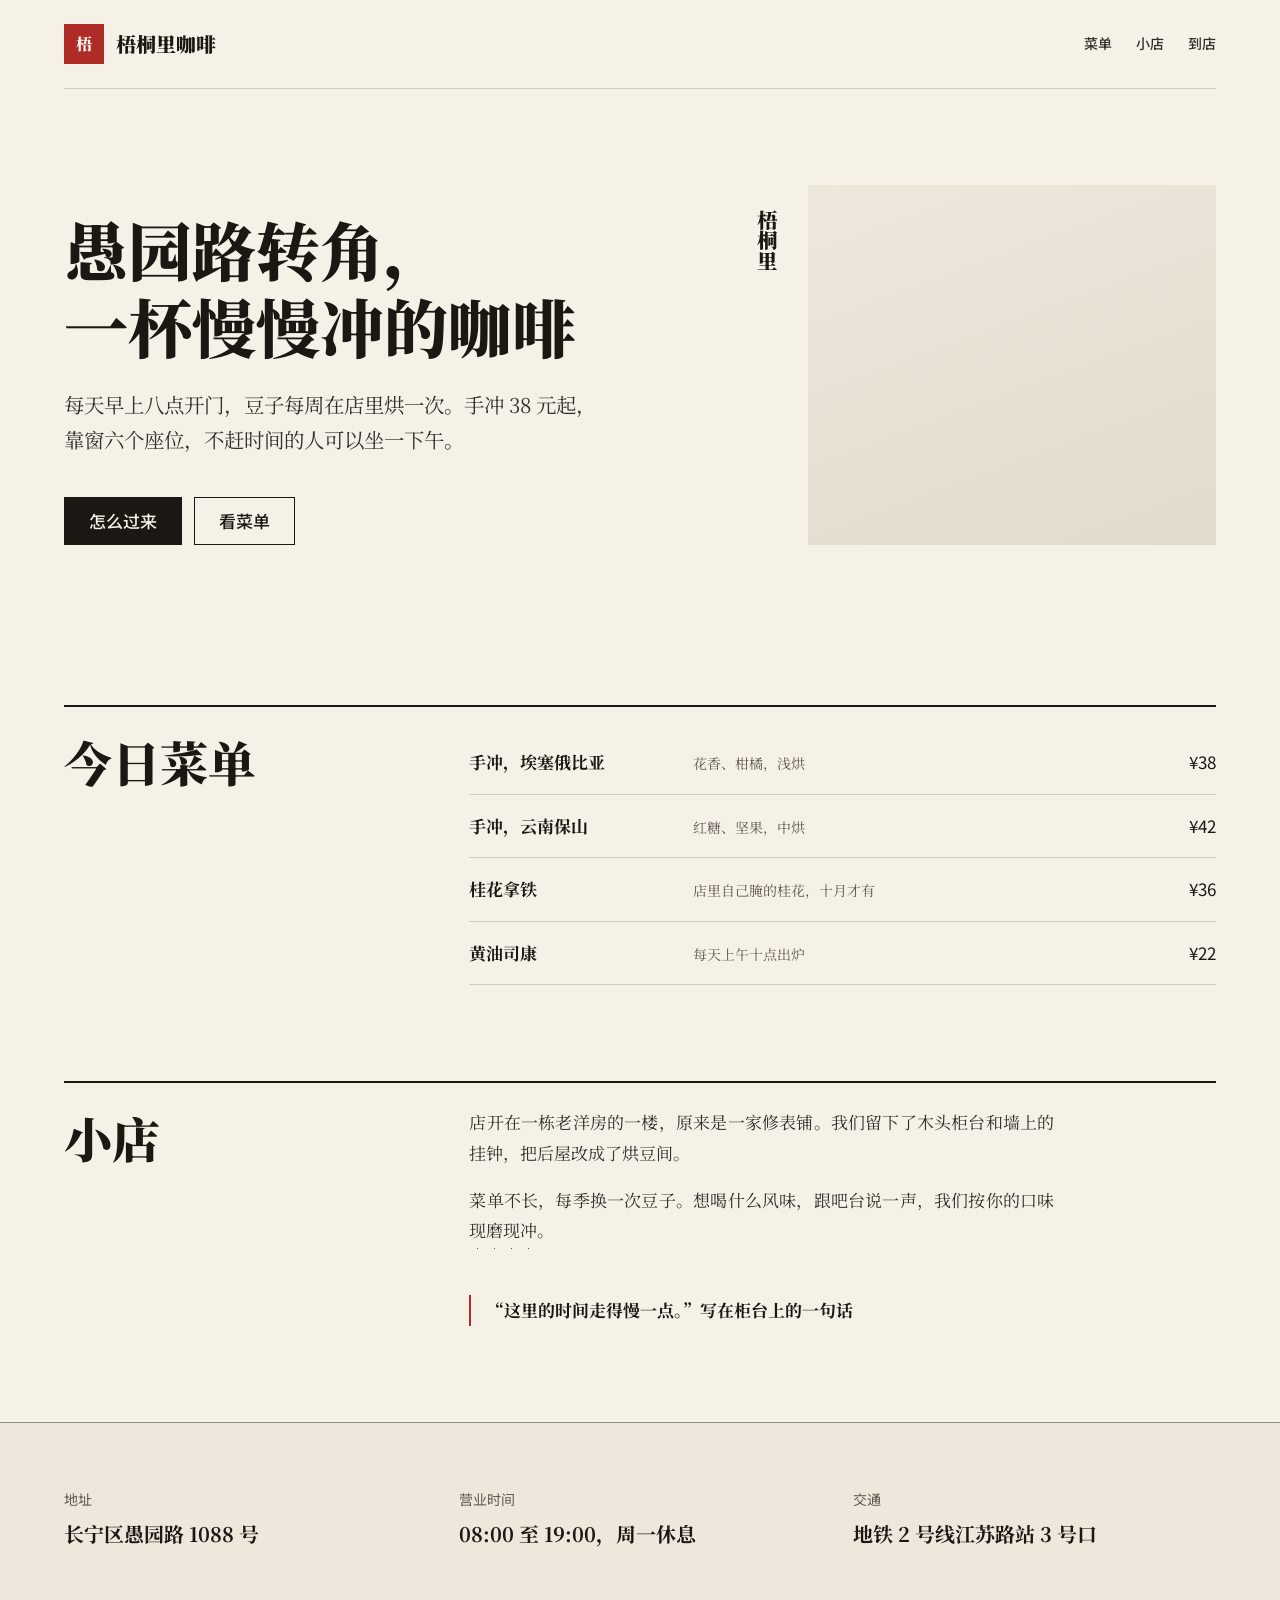
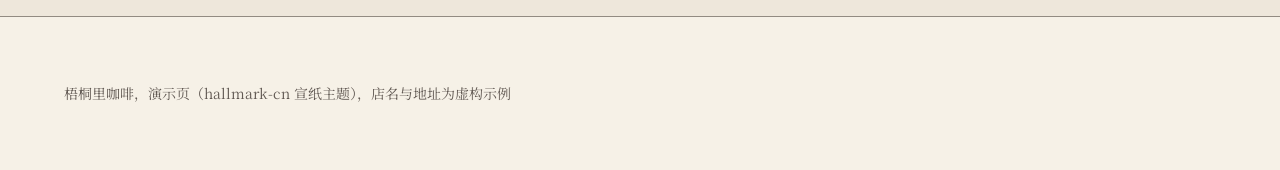
==== lab/demo/cn/index.html @ 6abfcb92 "feat: 中文排版层 + 3 个中文主题 + Windows 安装修复 基于 https://github.com/Nutlope/hallmark @ 6b0ef16，原 LICENSE 保留。" ====
<!doctype html>
<html lang="zh-CN">
<head>
<meta charset="utf-8">
<meta name="viewport" content="width=device-width, initial-scale=1">
<meta name="description" content="梧桐里咖啡，上海愚园路的一家独立咖啡店：手冲、自家烘豆、早八点开门。">
<title>梧桐里咖啡 · 愚园路</title>
<link rel="preconnect" href="https://fonts.loli.net">
<link href="https://fonts.loli.net/css2?family=Noto+Serif+SC:wght@400;700;900&family=Noto+Sans+SC:wght@500&display=swap" rel="stylesheet">
<style>
/* Hallmark · shape: Long Document · genre: editorial · theme: Xuanzhi (by request) · job: visit · hero: Ledge · nav: edge-aligned · footer: address mast · imagery: stand-in slots · signature: the vertical shop name beside the hours
 * axes: light/roman-serif/chromatic-red · contrast: pass · fold: pass · v2.0.0 · cjk: references/cjk.md (demo for hallmark-cn) */
@import url("./tokens.css");
@import url("./base.css");
html { line-break: strict; text-autospace: normal; text-spacing-trim: normal; }
body { color: var(--color-ink-2); font-size: 17px; line-height: 1.8; }
h1, h2, h3 { font-weight: var(--display-weight); color: var(--color-ink); letter-spacing: 0; line-height: 1.3; text-spacing-trim: trim-start; word-break: keep-all; max-width: 14em; }
h1 { line-height: 1.2; font-size: calc(var(--text-display) * 0.8); }
.label, nav, small, th, .btn { font-family: var(--font-label); font-weight: 500; font-variant-numeric: tabular-nums; }
nav { display: flex; justify-content: space-between; align-items: center; padding-block: var(--space-lg); border-bottom: var(--rule-hair) solid var(--color-rule); }
nav ul { display: flex; gap: var(--space-lg); list-style: none; margin: 0; padding: 0; font-size: var(--text-sm); }
nav a { text-decoration: none; }
.mark { display: flex; align-items: center; gap: var(--space-sm); color: var(--color-ink); font-family: var(--font-display); font-weight: 900; font-size: var(--text-lg); text-decoration: none; }
.seal { background: var(--color-accent); color: var(--color-accent-ink); font-family: var(--font-display); font-weight: 900; inline-size: 40px; aspect-ratio: 1; display: grid; place-items: center; font-size: var(--text-md); line-height: 1; }
.hero { display: grid; grid-template-columns: minmax(0, 7fr) minmax(0, 5fr); gap: var(--gap-columns); align-items: end; padding-block: var(--space-3xl) var(--space-2xl); }
.hero p { margin-top: var(--space-lg); max-inline-size: 26em; font-size: var(--text-lead); line-height: 1.7; }
.actions { display: flex; gap: var(--space-sm); margin-top: var(--space-xl); flex-wrap: wrap; }
.btn { display: inline-flex; align-items: center; border: var(--rule-hair) solid var(--color-ink); min-height: 48px; padding: 0 var(--space-lg); text-decoration: none; color: var(--color-ink); transition: background-color var(--dur-short) var(--ease-out); }
.btn--primary { background: var(--color-ink); color: var(--color-paper); }
.btn:hover { background: var(--color-ink-2); color: var(--color-paper); }
.btn:active { background: var(--color-ink); color: var(--color-paper); }
.hero-side { display: grid; grid-template-columns: auto minmax(0, 1fr); gap: var(--space-lg); align-items: stretch; }
.vertical { align-self: start; writing-mode: vertical-rl; font-family: var(--font-display); font-weight: 900; font-size: var(--text-display-s); line-height: 1.3; color: var(--color-ink); margin: 0; }
[data-slot] { min-height: 360px; }
.opens { border-top: var(--rule-heavy) solid var(--color-ink); padding-top: var(--space-lg); margin-top: var(--space-3xl); }
.cols { display: grid; grid-template-columns: minmax(0, 4fr) minmax(0, 8fr); gap: var(--gap-columns); }
table { width: 100%; border-collapse: collapse; }
td { padding: var(--space-md) 0; border-bottom: var(--rule-hair) solid var(--color-rule); vertical-align: baseline; }
td.name { font-family: var(--font-display); font-weight: 700; color: var(--color-ink); width: 30%; }
td.note { color: var(--color-muted); font-size: var(--text-sm); }
td.num { text-align: end; font-family: var(--font-label); color: var(--color-ink); }
.prose { max-inline-size: 36em; text-align: justify; }
.prose p + p { margin-top: var(--space-md); }
blockquote { margin: var(--space-xl) 0 0; border-inline-start: var(--rule-heavy) solid var(--color-accent); padding-inline-start: var(--space-md); font-weight: 700; color: var(--color-ink); max-inline-size: 30em; }
em { font-style: normal; text-emphasis: filled dot; text-emphasis-position: under right; }
.well { background: var(--color-paper-2); border-block: var(--rule-hair) solid var(--color-rule-2); margin-top: var(--space-3xl); padding-block: var(--space-2xl); }
dl { display: grid; grid-template-columns: repeat(3, minmax(0, 1fr)); gap: var(--gap-columns); margin: 0; }
dt { font-family: var(--font-label); font-size: var(--text-sm); color: var(--color-muted); }
dd { margin: var(--space-2xs) 0 0; font-family: var(--font-display); font-weight: 700; color: var(--color-ink); font-size: var(--text-lg); }
footer { padding-block: var(--space-2xl); font-size: var(--text-sm); color: var(--color-muted); }
@media (max-width: 60rem) { .hero, .cols { grid-template-columns: minmax(0, 1fr); } dl { grid-template-columns: minmax(0, 1fr); } nav ul { display: none; } }
</style>
</head>
<body>
<div class="container">
  <nav aria-label="主导航">
    <a class="mark" href="#"><span class="seal" aria-hidden="true">梧</span>梧桐里咖啡</a>
    <ul><li><a href="#menu">菜单</a></li><li><a href="#story">小店</a></li><li><a href="#visit">到店</a></li></ul>
  </nav>

  <header class="hero">
    <div>
      <h1>愚园路转角，一杯慢慢冲的咖啡</h1>
      <p>每天早上八点开门，豆子每周在店里烘一次。手冲 38 元起，靠窗六个座位，不赶时间的人可以坐一下午。</p>
      <div class="actions">
        <a class="btn btn--primary" href="#visit">怎么过来</a>
        <a class="btn" href="#menu">看菜单</a>
      </div>
    </div>
    <div class="hero-side">
      <p class="vertical" aria-hidden="true">梧桐里</p>
      <div data-slot="店面照片" aria-label="店面照片位"></div>
    </div>
  </header>

  <section id="menu" class="opens cols">
    <h2>今日菜单</h2>
    <table>
      <tr><td class="name">手冲，埃塞俄比亚</td><td class="note">花香、柑橘，浅烘</td><td class="num">¥38</td></tr>
      <tr><td class="name">手冲，云南保山</td><td class="note">红糖、坚果，中烘</td><td class="num">¥42</td></tr>
      <tr><td class="name">桂花拿铁</td><td class="note">店里自己腌的桂花，十月才有</td><td class="num">¥36</td></tr>
      <tr><td class="name">黄油司康</td><td class="note">每天上午十点出炉</td><td class="num">¥22</td></tr>
    </table>
  </section>

  <section id="story" class="opens cols">
    <h2>小店</h2>
    <div class="prose">
      <p>店开在一栋老洋房的一楼，原来是一家修表铺。我们留下了木头柜台和墙上的挂钟，把后屋改成了烘豆间。</p>
      <p>菜单不长，每季换一次豆子。想喝什么风味，跟吧台说一声，我们按你的口味<em>现磨现冲</em>。</p>
      <blockquote>“这里的时间走得慢一点。”写在柜台上的一句话</blockquote>
    </div>
  </section>
</div>

<section id="visit" class="well">
  <div class="container">
    <dl>
      <div><dt>地址</dt><dd>长宁区愚园路 1088 号</dd></div>
      <div><dt>营业时间</dt><dd>08:00 至 19:00，周一休息</dd></div>
      <div><dt>交通</dt><dd>地铁 2 号线江苏路站 3 号口</dd></div>
    </dl>
  </div>
</section>

<footer class="container">梧桐里咖啡，演示页（hallmark-cn 宣纸主题），店名与地址为虚构示例</footer>
</body>
</html>
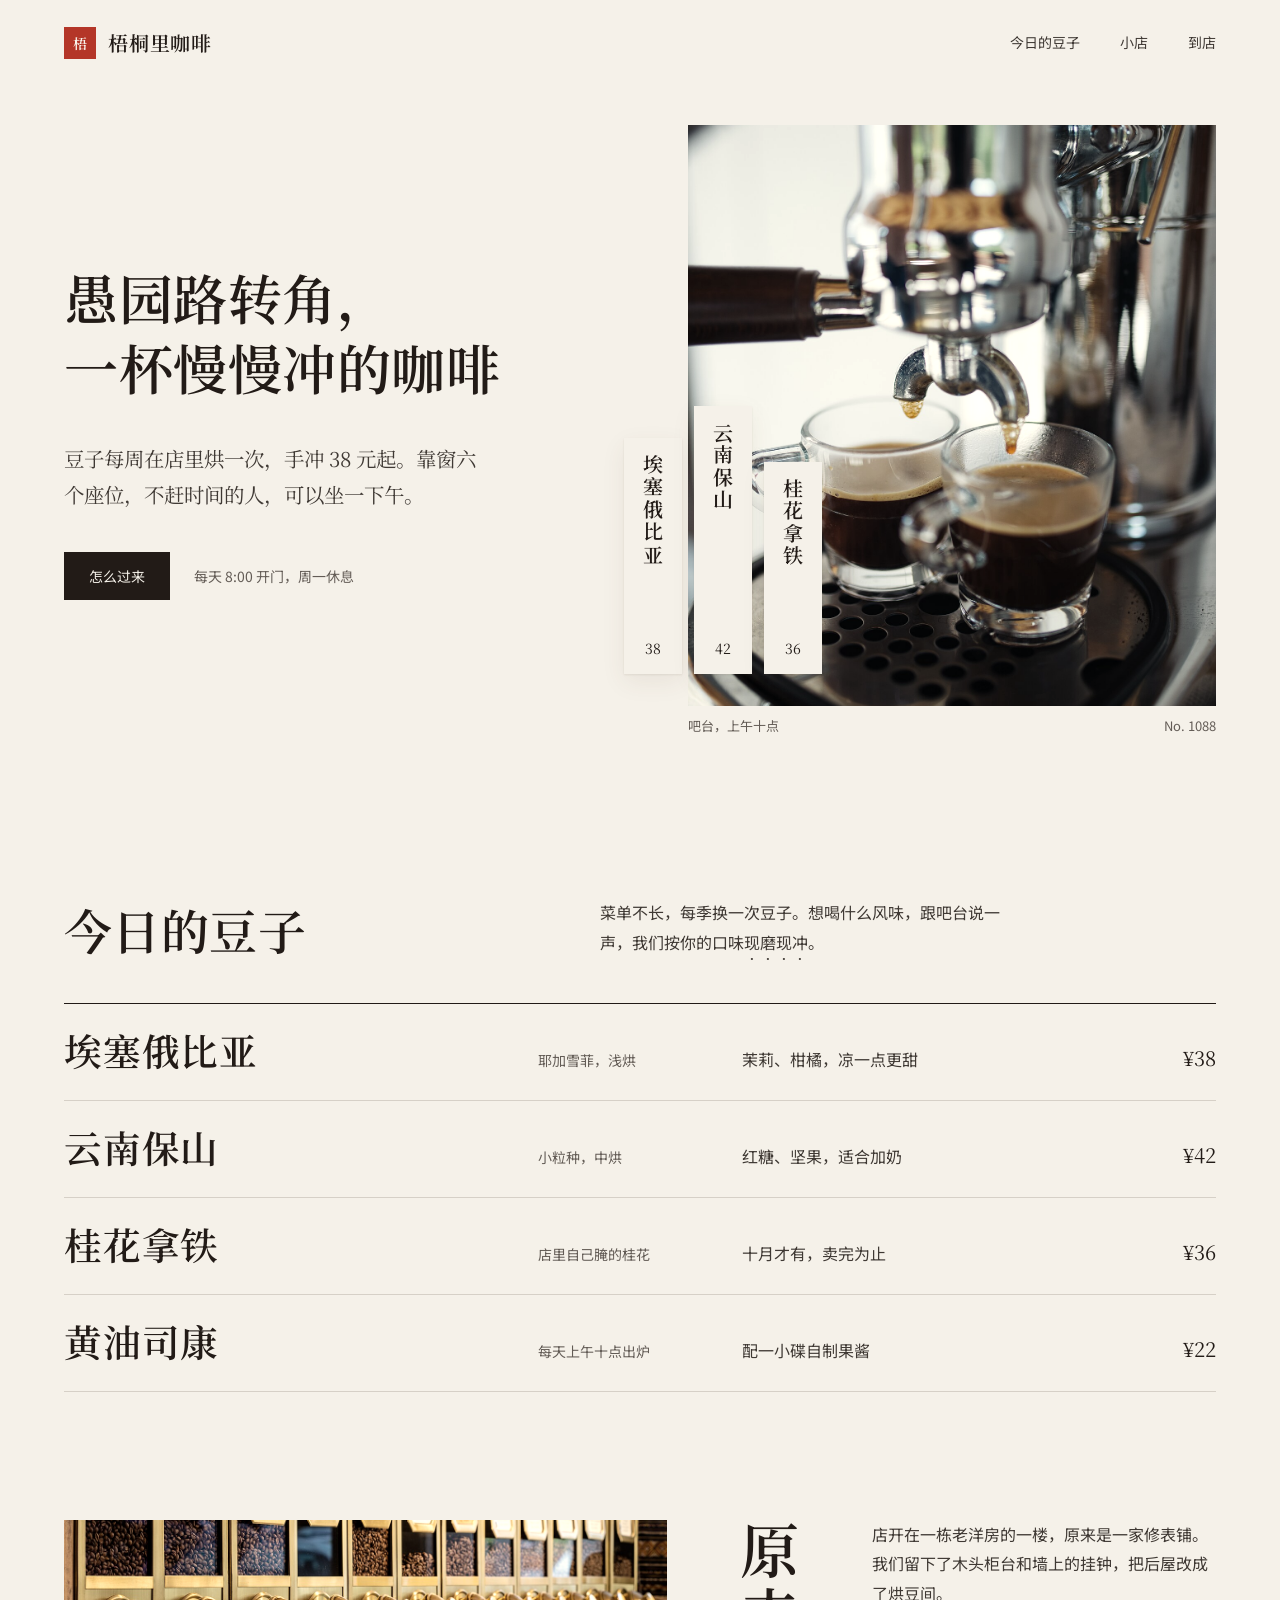
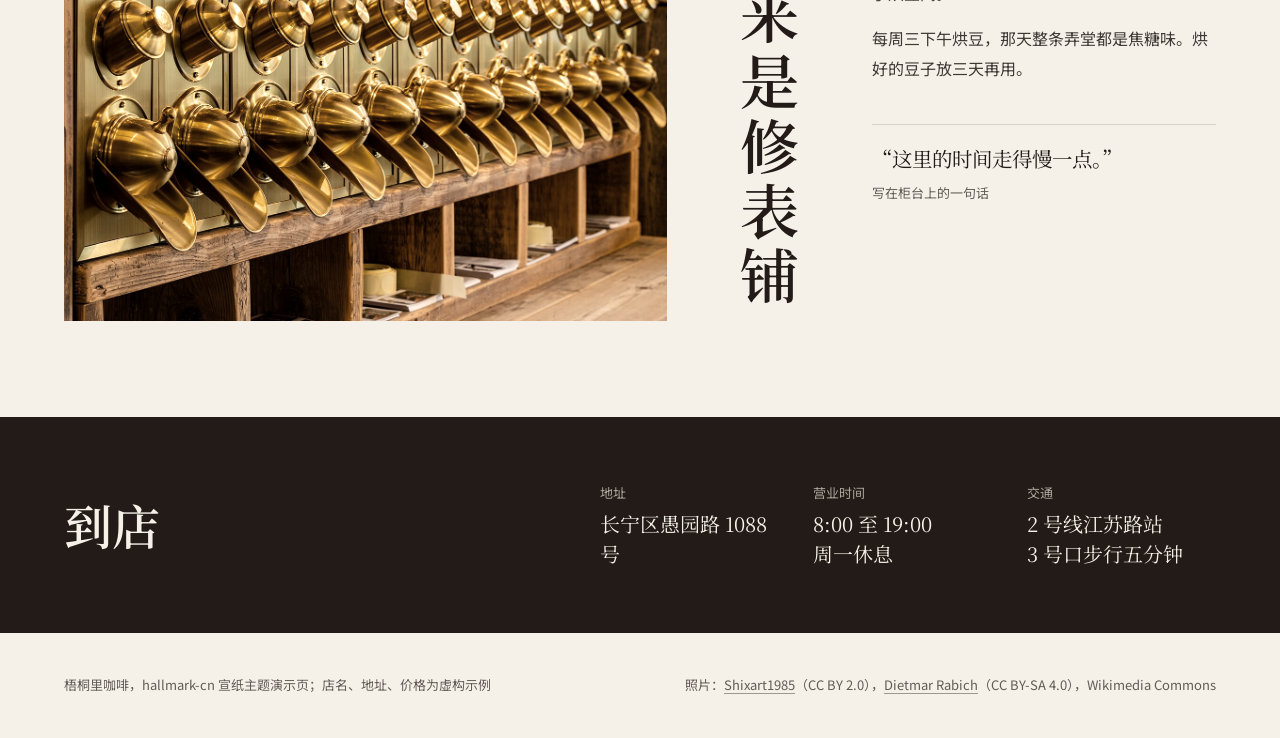
==== commit 842d85d3: "feat: 中文主题审美重做：真实照片、宋体轻标题、主题配图、自托管字体子集" ====
--- a/lab/demo/cn/index.html
+++ b/lab/demo/cn/index.html
@@ -4,105 +4,151 @@
 <meta charset="utf-8">
 <meta name="viewport" content="width=device-width, initial-scale=1">
 <meta name="description" content="梧桐里咖啡，上海愚园路的一家独立咖啡店：手冲、自家烘豆、早八点开门。">
-<title>梧桐里咖啡 · 愚园路</title>
-<link rel="preconnect" href="https://fonts.loli.net">
-<link href="https://fonts.loli.net/css2?family=Noto+Serif+SC:wght@400;700;900&family=Noto+Sans+SC:wght@500&display=swap" rel="stylesheet">
+<title>梧桐里咖啡，愚园路</title>
+<link rel="stylesheet" href="../fonts/cn.css">
 <style>
-/* Hallmark · shape: Long Document · genre: editorial · theme: Xuanzhi (by request) · job: visit · hero: Ledge · nav: edge-aligned · footer: address mast · imagery: stand-in slots · signature: the vertical shop name beside the hours
+/* Hallmark · shape: Split Studio · genre: editorial · theme: Xuanzhi (by request) · job: visit · hero: Ledge · nav: edge-aligned · footer: address mast · imagery: photographs (Wikimedia Commons) · signature: three paper slips of today's beans laid over the espresso photograph
  * axes: light/roman-serif/chromatic-red · contrast: pass · fold: pass · v2.0.0 · cjk: references/cjk.md (demo for hallmark-cn) */
 @import url("./tokens.css");
 @import url("./base.css");
 html { line-break: strict; text-autospace: normal; text-spacing-trim: normal; }
-body { color: var(--color-ink-2); font-size: 17px; line-height: 1.8; }
-h1, h2, h3 { font-weight: var(--display-weight); color: var(--color-ink); letter-spacing: 0; line-height: 1.3; text-spacing-trim: trim-start; word-break: keep-all; max-width: 14em; }
-h1 { line-height: 1.2; font-size: calc(var(--text-display) * 0.8); }
-.label, nav, small, th, .btn { font-family: var(--font-label); font-weight: 500; font-variant-numeric: tabular-nums; }
-nav { display: flex; justify-content: space-between; align-items: center; padding-block: var(--space-lg); border-bottom: var(--rule-hair) solid var(--color-rule); }
-nav ul { display: flex; gap: var(--space-lg); list-style: none; margin: 0; padding: 0; font-size: var(--text-sm); }
-nav a { text-decoration: none; }
-.mark { display: flex; align-items: center; gap: var(--space-sm); color: var(--color-ink); font-family: var(--font-display); font-weight: 900; font-size: var(--text-lg); text-decoration: none; }
-.seal { background: var(--color-accent); color: var(--color-accent-ink); font-family: var(--font-display); font-weight: 900; inline-size: 40px; aspect-ratio: 1; display: grid; place-items: center; font-size: var(--text-md); line-height: 1; }
-.hero { display: grid; grid-template-columns: minmax(0, 7fr) minmax(0, 5fr); gap: var(--gap-columns); align-items: end; padding-block: var(--space-3xl) var(--space-2xl); }
-.hero p { margin-top: var(--space-lg); max-inline-size: 26em; font-size: var(--text-lead); line-height: 1.7; }
-.actions { display: flex; gap: var(--space-sm); margin-top: var(--space-xl); flex-wrap: wrap; }
-.btn { display: inline-flex; align-items: center; border: var(--rule-hair) solid var(--color-ink); min-height: 48px; padding: 0 var(--space-lg); text-decoration: none; color: var(--color-ink); transition: background-color var(--dur-short) var(--ease-out); }
+body { color: var(--color-ink-2); line-height: 1.85; }
+h1, h2, h3 { font-family: var(--font-display); font-weight: var(--display-weight); color: var(--color-ink); letter-spacing: var(--tracking-display); line-height: 1.35; text-spacing-trim: trim-start; word-break: keep-all; max-width: 12em; }
+h1 { line-height: 1.28; font-size: clamp(2.25rem, 3.6vw + 0.5rem, 4rem); max-width: none; }
+a { text-decoration-color: var(--color-rule-2); text-underline-offset: 0.25em; transition: text-decoration-color var(--dur-short) var(--ease-out); }
+a:hover { text-decoration-color: var(--color-accent); }
+em { font-style: normal; text-emphasis: filled dot; text-emphasis-position: under right; }
+
+nav { display: flex; justify-content: space-between; align-items: center; padding-block: var(--space-lg); }
+nav ul { display: flex; gap: var(--space-xl); list-style: none; margin: 0; padding: 0; font-size: var(--text-sm); }
+nav ul a { text-decoration: none; color: var(--color-ink-2); }
+nav ul a:hover { color: var(--color-ink); }
+.mark { display: flex; align-items: center; gap: var(--space-sm); color: var(--color-ink); font-family: var(--font-display); font-weight: 600; font-size: var(--text-lg); text-decoration: none; letter-spacing: 0.04em; }
+.seal { background: var(--color-accent); color: var(--color-accent-ink); font-family: var(--font-display); font-weight: 600; inline-size: 32px; aspect-ratio: 1; display: grid; place-items: center; font-size: var(--text-sm); line-height: 1; writing-mode: horizontal-tb; }
+
+.hero { display: grid; grid-template-columns: minmax(0, 6fr) minmax(0, 6fr); gap: var(--space-3xl); align-items: center; padding-block: var(--space-xl) var(--space-2xl); }
+.hero .standfirst { margin-top: var(--space-xl); font: 400 var(--text-lead)/1.75 var(--font-display); color: var(--color-ink-2); max-inline-size: 21em; }
+.actions { display: flex; gap: var(--space-sm); margin-top: var(--space-xl); flex-wrap: wrap; align-items: center; }
+.btn { display: inline-flex; align-items: center; border: var(--rule-hair) solid var(--color-ink); min-height: 48px; padding: 0 var(--space-lg); text-decoration: none; color: var(--color-ink); font-size: var(--text-sm); transition: background-color var(--dur-short) var(--ease-out), color var(--dur-short) var(--ease-out); }
 .btn--primary { background: var(--color-ink); color: var(--color-paper); }
 .btn:hover { background: var(--color-ink-2); color: var(--color-paper); }
-.btn:active { background: var(--color-ink); color: var(--color-paper); }
-.hero-side { display: grid; grid-template-columns: auto minmax(0, 1fr); gap: var(--space-lg); align-items: stretch; }
-.vertical { align-self: start; writing-mode: vertical-rl; font-family: var(--font-display); font-weight: 900; font-size: var(--text-display-s); line-height: 1.3; color: var(--color-ink); margin: 0; }
-[data-slot] { min-height: 360px; }
-.opens { border-top: var(--rule-heavy) solid var(--color-ink); padding-top: var(--space-lg); margin-top: var(--space-3xl); }
-.cols { display: grid; grid-template-columns: minmax(0, 4fr) minmax(0, 8fr); gap: var(--gap-columns); }
-table { width: 100%; border-collapse: collapse; }
-td { padding: var(--space-md) 0; border-bottom: var(--rule-hair) solid var(--color-rule); vertical-align: baseline; }
-td.name { font-family: var(--font-display); font-weight: 700; color: var(--color-ink); width: 30%; }
-td.note { color: var(--color-muted); font-size: var(--text-sm); }
-td.num { text-align: end; font-family: var(--font-label); color: var(--color-ink); }
-.prose { max-inline-size: 36em; text-align: justify; }
-.prose p + p { margin-top: var(--space-md); }
-blockquote { margin: var(--space-xl) 0 0; border-inline-start: var(--rule-heavy) solid var(--color-accent); padding-inline-start: var(--space-md); font-weight: 700; color: var(--color-ink); max-inline-size: 30em; }
-em { font-style: normal; text-emphasis: filled dot; text-emphasis-position: under right; }
-.well { background: var(--color-paper-2); border-block: var(--rule-hair) solid var(--color-rule-2); margin-top: var(--space-3xl); padding-block: var(--space-2xl); }
-dl { display: grid; grid-template-columns: repeat(3, minmax(0, 1fr)); gap: var(--gap-columns); margin: 0; }
-dt { font-family: var(--font-label); font-size: var(--text-sm); color: var(--color-muted); }
-dd { margin: var(--space-2xs) 0 0; font-family: var(--font-display); font-weight: 700; color: var(--color-ink); font-size: var(--text-lg); }
-footer { padding-block: var(--space-2xl); font-size: var(--text-sm); color: var(--color-muted); }
-@media (max-width: 60rem) { .hero, .cols { grid-template-columns: minmax(0, 1fr); } dl { grid-template-columns: minmax(0, 1fr); } nav ul { display: none; } }
+.btn:active { background: var(--color-ink); }
+.hours { font-size: var(--text-sm); color: var(--color-muted); margin-inline-start: var(--space-sm); }
+
+.stage { position: relative; margin: 0; }
+.stage img { inline-size: 100%; aspect-ratio: 4 / 4.4; object-fit: cover; object-position: 50% 62%; filter: sepia(0.22) saturate(0.9) contrast(1.03); }
+.slips { position: absolute; inset-inline-start: calc(var(--space-2xl) * -1); inset-block-end: var(--space-2xl); display: flex; gap: var(--space-sm); align-items: flex-end; }
+.slip { width: 58px; height: 236px; background: var(--color-paper); box-shadow: var(--shadow-slip); writing-mode: vertical-rl; display: flex; align-items: center; justify-content: space-between; padding: var(--space-md) 0 var(--space-sm); color: var(--color-ink); transition: translate var(--dur-short) var(--ease-out); }
+.slip:nth-child(2) { height: 268px; } .slip:nth-child(3) { height: 212px; }
+.slip:hover { translate: 0 -2px; }
+.slip b { font-family: var(--font-display); font-weight: 600; font-size: var(--text-lg); letter-spacing: 0.12em; }
+.slip .price { writing-mode: horizontal-tb; font-family: var(--font-display); font-size: var(--text-sm); color: var(--color-ink); font-variant-numeric: tabular-nums; }
+.caption { display: flex; justify-content: space-between; padding-top: var(--space-xs); font-size: var(--text-xs); color: var(--color-muted); }
+
+.menu { padding-block: var(--space-3xl) var(--space-2xl); }
+.menu header { display: grid; grid-template-columns: minmax(0, 5fr) minmax(0, 7fr); gap: var(--space-3xl); align-items: end; margin-bottom: var(--space-xl); }
+.menu h2 { font-size: var(--text-section); }
+.menu header p { max-inline-size: 26em; }
+.rows { border-top: var(--rule-hair) solid var(--color-ink); }
+.row { display: grid; grid-template-columns: minmax(0, 5fr) minmax(0, 2fr) minmax(0, 4fr) minmax(0, 1fr); gap: var(--space-lg); align-items: baseline; padding-block: var(--space-lg); border-bottom: var(--rule-hair) solid var(--color-rule); }
+.row-name { font: 600 clamp(1.75rem, 2vw + 0.75rem, 2.75rem)/1.2 var(--font-display); color: var(--color-ink); letter-spacing: 0.02em; }
+.row .origin { font-size: var(--text-sm); color: var(--color-muted); }
+.row .num { text-align: end; font-family: var(--font-display); font-size: var(--text-lg); color: var(--color-ink); }
+
+.story { display: grid; grid-template-columns: minmax(0, 7fr) auto minmax(0, 4fr); gap: var(--space-2xl); align-items: start; padding-block: var(--space-2xl) var(--space-3xl); }
+.story img { inline-size: 100%; aspect-ratio: 3 / 2; object-fit: cover; filter: sepia(0.22) saturate(0.9) contrast(1.03); }
+.vertical { writing-mode: vertical-rl; font-family: var(--font-display); font-weight: 600; font-size: var(--text-display-s); line-height: 1.3; color: var(--color-ink); margin: 0; letter-spacing: 0.1em; }
+.story .prose p + p { margin-top: var(--space-md); }
+blockquote { margin: var(--space-xl) 0 0; padding-top: var(--space-md); border-top: var(--rule-hair) solid var(--color-rule); font: 400 var(--text-lead)/1.7 var(--font-display); color: var(--color-ink); }
+blockquote cite { display: block; margin-top: var(--space-xs); font: normal 400 var(--text-xs)/1.6 var(--font-body); color: var(--color-muted); }
+
+.visit { background: var(--color-ink); color: var(--color-paper); }
+.visit .container { display: grid; grid-template-columns: minmax(0, 5fr) minmax(0, 7fr); gap: var(--space-3xl); padding-block: var(--space-2xl); align-items: center; }
+.visit h2 { color: var(--color-paper); font-size: var(--text-section); }
+.visit dl { display: grid; grid-template-columns: repeat(3, minmax(0, 1fr)); gap: var(--space-lg); margin: 0; }
+.visit dt { font-size: var(--text-xs); color: color-mix(in oklab, var(--color-paper) 68%, var(--color-ink)); }
+.visit dd { margin: var(--space-2xs) 0 0; font-family: var(--font-display); font-size: var(--text-lg); line-height: 1.5; }
+footer { padding-block: var(--space-xl); font-size: var(--text-xs); color: var(--color-muted); display: flex; justify-content: space-between; gap: var(--space-lg); flex-wrap: wrap; }
+footer a { color: inherit; }
+
+@media (max-width: 60rem) {
+  .hero, .menu header, .story, .visit .container { grid-template-columns: minmax(0, 1fr); gap: var(--space-xl); }
+  .slips { inset-inline-start: var(--space-md); inset-block-end: var(--space-md); }
+  .slip { height: 180px; } .slip:nth-child(2) { height: 200px; } .slip:nth-child(3) { height: 164px; }
+  .row { grid-template-columns: minmax(0, 1fr) auto; } .row .origin, .row .note { grid-column: 1; }
+  .vertical { writing-mode: horizontal-tb; }
+  .visit dl { grid-template-columns: minmax(0, 1fr); }
+  nav ul { display: none; }
+}
 </style>
 </head>
 <body>
 <div class="container">
   <nav aria-label="主导航">
     <a class="mark" href="#"><span class="seal" aria-hidden="true">梧</span>梧桐里咖啡</a>
-    <ul><li><a href="#menu">菜单</a></li><li><a href="#story">小店</a></li><li><a href="#visit">到店</a></li></ul>
+    <ul><li><a href="#menu">今日的豆子</a></li><li><a href="#story">小店</a></li><li><a href="#visit">到店</a></li></ul>
   </nav>
 
   <header class="hero">
     <div>
       <h1>愚园路转角，一杯慢慢冲的咖啡</h1>
-      <p>每天早上八点开门，豆子每周在店里烘一次。手冲 38 元起，靠窗六个座位，不赶时间的人可以坐一下午。</p>
+      <p class="standfirst">豆子每周在店里烘一次，手冲 38 元起。靠窗六个座位，不赶时间的人，可以坐一下午。</p>
       <div class="actions">
         <a class="btn btn--primary" href="#visit">怎么过来</a>
-        <a class="btn" href="#menu">看菜单</a>
+        <span class="hours">每天 8:00 开门，周一休息</span>
       </div>
     </div>
-    <div class="hero-side">
-      <p class="vertical" aria-hidden="true">梧桐里</p>
-      <div data-slot="店面照片" aria-label="店面照片位"></div>
-    </div>
+    <figure class="stage">
+      <img src="../photos/xz-espresso.jpg" alt="浓缩咖啡从复古咖啡机流进两只玻璃杯" width="1280" height="1918">
+      <div class="slips" aria-label="今日的豆子">
+        <div class="slip"><b>埃塞俄比亚</b><span class="price">38</span></div>
+        <div class="slip"><b>云南保山</b><span class="price">42</span></div>
+        <div class="slip"><b>桂花拿铁</b><span class="price">36</span></div>
+      </div>
+      <figcaption class="caption"><span>吧台，上午十点</span><span>No. 1088</span></figcaption>
+    </figure>
   </header>
-
-  <section id="menu" class="opens cols">
-    <h2>今日菜单</h2>
-    <table>
-      <tr><td class="name">手冲，埃塞俄比亚</td><td class="note">花香、柑橘，浅烘</td><td class="num">¥38</td></tr>
-      <tr><td class="name">手冲，云南保山</td><td class="note">红糖、坚果，中烘</td><td class="num">¥42</td></tr>
-      <tr><td class="name">桂花拿铁</td><td class="note">店里自己腌的桂花，十月才有</td><td class="num">¥36</td></tr>
-      <tr><td class="name">黄油司康</td><td class="note">每天上午十点出炉</td><td class="num">¥22</td></tr>
-    </table>
-  </section>
-
-  <section id="story" class="opens cols">
-    <h2>小店</h2>
-    <div class="prose">
-      <p>店开在一栋老洋房的一楼，原来是一家修表铺。我们留下了木头柜台和墙上的挂钟，把后屋改成了烘豆间。</p>
-      <p>菜单不长，每季换一次豆子。想喝什么风味，跟吧台说一声，我们按你的口味<em>现磨现冲</em>。</p>
-      <blockquote>“这里的时间走得慢一点。”写在柜台上的一句话</blockquote>
-    </div>
-  </section>
 </div>
 
-<section id="visit" class="well">
+<section id="menu" class="menu">
   <div class="container">
+    <header>
+      <h2>今日的豆子</h2>
+      <p>菜单不长，每季换一次豆子。想喝什么风味，跟吧台说一声，我们按你的口味<em>现磨现冲</em>。</p>
+    </header>
+    <div class="rows">
+      <div class="row"><span class="row-name">埃塞俄比亚</span><span class="origin">耶加雪菲，浅烘</span><span class="note">茉莉、柑橘，凉一点更甜</span><span class="num">¥38</span></div>
+      <div class="row"><span class="row-name">云南保山</span><span class="origin">小粒种，中烘</span><span class="note">红糖、坚果，适合加奶</span><span class="num">¥42</span></div>
+      <div class="row"><span class="row-name">桂花拿铁</span><span class="origin">店里自己腌的桂花</span><span class="note">十月才有，卖完为止</span><span class="num">¥36</span></div>
+      <div class="row"><span class="row-name">黄油司康</span><span class="origin">每天上午十点出炉</span><span class="note">配一小碟自制果酱</span><span class="num">¥22</span></div>
+    </div>
+  </div>
+</section>
+
+<section id="story" class="container story">
+  <img src="../photos/xz-bins.jpg" alt="烘豆间墙上一排黄铜豆仓" width="1280" height="853" loading="lazy">
+  <p class="vertical">原来是修表铺</p>
+  <div class="prose">
+    <p>店开在一栋老洋房的一楼，原来是一家修表铺。我们留下了木头柜台和墙上的挂钟，把后屋改成了烘豆间。</p>
+    <p>每周三下午烘豆，那天整条弄堂都是焦糖味。烘好的豆子放三天再用。</p>
+    <blockquote>“这里的时间走得慢一点。”<cite>写在柜台上的一句话</cite></blockquote>
+  </div>
+</section>
+
+<section id="visit" class="visit">
+  <div class="container">
+    <h2>到店</h2>
     <dl>
       <div><dt>地址</dt><dd>长宁区愚园路 1088 号</dd></div>
-      <div><dt>营业时间</dt><dd>08:00 至 19:00，周一休息</dd></div>
-      <div><dt>交通</dt><dd>地铁 2 号线江苏路站 3 号口</dd></div>
+      <div><dt>营业时间</dt><dd>8:00 至 19:00<br>周一休息</dd></div>
+      <div><dt>交通</dt><dd>2 号线江苏路站<br>3 号口步行五分钟</dd></div>
     </dl>
   </div>
 </section>
 
-<footer class="container">梧桐里咖啡，演示页（hallmark-cn 宣纸主题），店名与地址为虚构示例</footer>
+<footer class="container">
+  <span>梧桐里咖啡，hallmark-cn 宣纸主题演示页；店名、地址、价格为虚构示例</span>
+  <span>照片：<a href="https://commons.wikimedia.org/wiki/File:Espresso_coffee_pouring_from_retro_espresso_machine.jpg">Shixart1985</a>（CC BY 2.0），<a href="https://commons.wikimedia.org/wiki/File:D%C3%BClmen,_Privatr%C3%B6sterei_Schr%C3%B6er_--_2018_--_0553.jpg">Dietmar Rabich</a>（CC BY-SA 4.0），Wikimedia Commons</span>
+</footer>
 </body>
 </html>
--- a/lab/demo/fonts/cn.css
+++ b/lab/demo/fonts/cn.css
@@ -0,0 +1,32 @@
+@font-face {
+  font-family: 'Noto Sans SC';
+  font-style: normal;
+  font-weight: 400;
+  font-display: swap;
+  src: url(cn/00.woff2) format('woff2');
+  unicode-range: U+a, U+20-21, U+24-26, U+28-29, U+2b-3b, U+3f-5a, U+61-7a, U+a5, U+2018-2019, U+201c-201d, U+2026, U+3001-3002, U+300a-300d, U+4e00, U+4e09-4e0b, U+4e0d, U+4e1a, U+4e2a, U+4e2d, U+4e3a-4e3b, U+4e48, U+4e86, U+4e91, U+4e94, U+4e9a, U+4ea4, U+4eba, U+4ec0, U+4eca, U+4ee5, U+4eec, U+4ef7, U+4f11, U+4f4d, U+4f60, U+4f8b, U+4fc4, U+4fdd, U+4fee, U+5143, U+516d, U+518d, U+5199, U+51b2, U+51c9, U+51fa, U+5206, U+5230, U+5236, U+52a0, U+533a, U+5341, U+5348, U+5355-5357, U+539f, U+53e3, U+53e5, U+53ef-53f0, U+53f7-53f8, U+5408, U+540d-540e, U+5427, U+5468, U+5473, U+548c, U+5496, U+5561, U+559d, U+56ed, U+5728, U+5730, U+5740, U+5750, U+575a, U+57c3, U+5802, U+585e, U+5899, U+58f0, U+5929, U+5934, U+5976, U+597d, U+5b50, U+5b63, U+5b81, U+5b8c, U+5ba3, U+5bb6, U+5c0f, U+5c4b, U+5c71, U+5df1, U+5e97, U+5ea7, U+5eb7, U+5f00, U+5f04, U+5f97, U+600e, U+606f, U+60f3, U+611a, U+6162, U+6210-6211, U+623f, U+624b, U+624d, U+628a, U+62ff, U+6302, U+6309, U+6362, U+6539, U+653e, U+6574, U+65e5, U+65f6, U+662f, U+66f4, U+6708-6709, U+6728, U+6761, U+6765, U+676f, U+6784, U+679c, U+67d1, U+67dc, U+680b, U+683c, U+6842, U+6850, U+68a7, U+697c, U+6a58, U+6b21, U+6b62, U+6b65, U+6bcf, U+6bd4, U+6c5f, U+6cb9, U+6d0b, U+6d45, U+6f14, U+7089, U+70b9, U+70d8, U+7126, U+7167, U+7247, U+73b0, U+751c, U+7528, U+7559, U+7684, U+789f, U+78e8, U+793a, U+79cd, U+7a97, U+7ad9, U+7c92, U+7cd6, U+7ea2, U+7eb8, U+7ebf, U+8001, U+8036, U+814c, U+81ea, U+81f3, U+82b1, U+82cf, U+8309, U+8389, U+83dc, U+83f2, U+8425, U+865a, U+884c, U+8868, U+89d2, U+8bdd, U+8bf4, U+8c46, U+8d70, U+8d76-8d77, U+8ddf, U+8def, U+8f6c, U+8fc7, U+8fd9, U+9002, U+901a, U+90a3, U+90fd, U+914d, U+9171, U+91cc, U+949f, U+94c1, U+94fa, U+957f, U+95e8, U+95f4, U+96ea, U+9760, U+9875, U+9898, U+98ce, U+9ec4, U+ff01, U+ff08-ff09, U+ff0c, U+ff1a-ff1b, U+ff1f;
+}
+@font-face {
+  font-family: 'Noto Sans SC';
+  font-style: normal;
+  font-weight: 500;
+  font-display: swap;
+  src: url(cn/01.woff2) format('woff2');
+  unicode-range: U+a, U+20-21, U+24-26, U+28-29, U+2b-3b, U+3f-5a, U+61-7a, U+a5, U+2018-2019, U+201c-201d, U+2026, U+3001-3002, U+300a-300d, U+4e00, U+4e09-4e0b, U+4e0d, U+4e1a, U+4e2a, U+4e2d, U+4e3a-4e3b, U+4e48, U+4e86, U+4e91, U+4e94, U+4e9a, U+4ea4, U+4eba, U+4ec0, U+4eca, U+4ee5, U+4eec, U+4ef7, U+4f11, U+4f4d, U+4f60, U+4f8b, U+4fc4, U+4fdd, U+4fee, U+5143, U+516d, U+518d, U+5199, U+51b2, U+51c9, U+51fa, U+5206, U+5230, U+5236, U+52a0, U+533a, U+5341, U+5348, U+5355-5357, U+539f, U+53e3, U+53e5, U+53ef-53f0, U+53f7-53f8, U+5408, U+540d-540e, U+5427, U+5468, U+5473, U+548c, U+5496, U+5561, U+559d, U+56ed, U+5728, U+5730, U+5740, U+5750, U+575a, U+57c3, U+5802, U+585e, U+5899, U+58f0, U+5929, U+5934, U+5976, U+597d, U+5b50, U+5b63, U+5b81, U+5b8c, U+5ba3, U+5bb6, U+5c0f, U+5c4b, U+5c71, U+5df1, U+5e97, U+5ea7, U+5eb7, U+5f00, U+5f04, U+5f97, U+600e, U+606f, U+60f3, U+611a, U+6162, U+6210-6211, U+623f, U+624b, U+624d, U+628a, U+62ff, U+6302, U+6309, U+6362, U+6539, U+653e, U+6574, U+65e5, U+65f6, U+662f, U+66f4, U+6708-6709, U+6728, U+6761, U+6765, U+676f, U+6784, U+679c, U+67d1, U+67dc, U+680b, U+683c, U+6842, U+6850, U+68a7, U+697c, U+6a58, U+6b21, U+6b62, U+6b65, U+6bcf, U+6bd4, U+6c5f, U+6cb9, U+6d0b, U+6d45, U+6f14, U+7089, U+70b9, U+70d8, U+7126, U+7167, U+7247, U+73b0, U+751c, U+7528, U+7559, U+7684, U+789f, U+78e8, U+793a, U+79cd, U+7a97, U+7ad9, U+7c92, U+7cd6, U+7ea2, U+7eb8, U+7ebf, U+8001, U+8036, U+814c, U+81ea, U+81f3, U+82b1, U+82cf, U+8309, U+8389, U+83dc, U+83f2, U+8425, U+865a, U+884c, U+8868, U+89d2, U+8bdd, U+8bf4, U+8c46, U+8d70, U+8d76-8d77, U+8ddf, U+8def, U+8f6c, U+8fc7, U+8fd9, U+9002, U+901a, U+90a3, U+90fd, U+914d, U+9171, U+91cc, U+949f, U+94c1, U+94fa, U+957f, U+95e8, U+95f4, U+96ea, U+9760, U+9875, U+9898, U+98ce, U+9ec4, U+ff01, U+ff08-ff09, U+ff0c, U+ff1a-ff1b, U+ff1f;
+}
+@font-face {
+  font-family: 'Noto Serif SC';
+  font-style: normal;
+  font-weight: 400;
+  font-display: swap;
+  src: url(cn/02.woff2) format('woff2');
+  unicode-range: U+a, U+20-21, U+24-26, U+28-29, U+2b-3b, U+3f-5a, U+61-7a, U+a5, U+2018-2019, U+201c-201d, U+2026, U+3001-3002, U+300a-300d, U+4e00, U+4e09-4e0b, U+4e0d, U+4e1a, U+4e2a, U+4e2d, U+4e3a-4e3b, U+4e48, U+4e86, U+4e91, U+4e94, U+4e9a, U+4ea4, U+4eba, U+4ec0, U+4eca, U+4ee5, U+4eec, U+4ef7, U+4f11, U+4f4d, U+4f60, U+4f8b, U+4fc4, U+4fdd, U+4fee, U+5143, U+516d, U+518d, U+5199, U+51b2, U+51c9, U+51fa, U+5206, U+5230, U+5236, U+52a0, U+533a, U+5341, U+5348, U+5355-5357, U+539f, U+53e3, U+53e5, U+53ef-53f0, U+53f7-53f8, U+5408, U+540d-540e, U+5427, U+5468, U+5473, U+548c, U+5496, U+5561, U+559d, U+56ed, U+5728, U+5730, U+5740, U+5750, U+575a, U+57c3, U+5802, U+585e, U+5899, U+58f0, U+5929, U+5934, U+5976, U+597d, U+5b50, U+5b63, U+5b81, U+5b8c, U+5ba3, U+5bb6, U+5c0f, U+5c4b, U+5c71, U+5df1, U+5e97, U+5ea7, U+5eb7, U+5f00, U+5f04, U+5f97, U+600e, U+606f, U+60f3, U+611a, U+6162, U+6210-6211, U+623f, U+624b, U+624d, U+628a, U+62ff, U+6302, U+6309, U+6362, U+6539, U+653e, U+6574, U+65e5, U+65f6, U+662f, U+66f4, U+6708-6709, U+6728, U+6761, U+6765, U+676f, U+6784, U+679c, U+67d1, U+67dc, U+680b, U+683c, U+6842, U+6850, U+68a7, U+697c, U+6a58, U+6b21, U+6b62, U+6b65, U+6bcf, U+6bd4, U+6c5f, U+6cb9, U+6d0b, U+6d45, U+6f14, U+7089, U+70b9, U+70d8, U+7126, U+7167, U+7247, U+73b0, U+751c, U+7528, U+7559, U+7684, U+789f, U+78e8, U+793a, U+79cd, U+7a97, U+7ad9, U+7c92, U+7cd6, U+7ea2, U+7eb8, U+7ebf, U+8001, U+8036, U+814c, U+81ea, U+81f3, U+82b1, U+82cf, U+8309, U+8389, U+83dc, U+83f2, U+8425, U+865a, U+884c, U+8868, U+89d2, U+8bdd, U+8bf4, U+8c46, U+8d70, U+8d76-8d77, U+8ddf, U+8def, U+8f6c, U+8fc7, U+8fd9, U+9002, U+901a, U+90a3, U+90fd, U+914d, U+9171, U+91cc, U+949f, U+94c1, U+94fa, U+957f, U+95e8, U+95f4, U+96ea, U+9760, U+9875, U+9898, U+98ce, U+9ec4, U+ff01, U+ff08-ff09, U+ff0c, U+ff1a-ff1b, U+ff1f;
+}
+@font-face {
+  font-family: 'Noto Serif SC';
+  font-style: normal;
+  font-weight: 600;
+  font-display: swap;
+  src: url(cn/03.woff2) format('woff2');
+  unicode-range: U+a, U+20-21, U+24-26, U+28-29, U+2b-3b, U+3f-5a, U+61-7a, U+a5, U+2018-2019, U+201c-201d, U+2026, U+3001-3002, U+300a-300d, U+4e00, U+4e09-4e0b, U+4e0d, U+4e1a, U+4e2a, U+4e2d, U+4e3a-4e3b, U+4e48, U+4e86, U+4e91, U+4e94, U+4e9a, U+4ea4, U+4eba, U+4ec0, U+4eca, U+4ee5, U+4eec, U+4ef7, U+4f11, U+4f4d, U+4f60, U+4f8b, U+4fc4, U+4fdd, U+4fee, U+5143, U+516d, U+518d, U+5199, U+51b2, U+51c9, U+51fa, U+5206, U+5230, U+5236, U+52a0, U+533a, U+5341, U+5348, U+5355-5357, U+539f, U+53e3, U+53e5, U+53ef-53f0, U+53f7-53f8, U+5408, U+540d-540e, U+5427, U+5468, U+5473, U+548c, U+5496, U+5561, U+559d, U+56ed, U+5728, U+5730, U+5740, U+5750, U+575a, U+57c3, U+5802, U+585e, U+5899, U+58f0, U+5929, U+5934, U+5976, U+597d, U+5b50, U+5b63, U+5b81, U+5b8c, U+5ba3, U+5bb6, U+5c0f, U+5c4b, U+5c71, U+5df1, U+5e97, U+5ea7, U+5eb7, U+5f00, U+5f04, U+5f97, U+600e, U+606f, U+60f3, U+611a, U+6162, U+6210-6211, U+623f, U+624b, U+624d, U+628a, U+62ff, U+6302, U+6309, U+6362, U+6539, U+653e, U+6574, U+65e5, U+65f6, U+662f, U+66f4, U+6708-6709, U+6728, U+6761, U+6765, U+676f, U+6784, U+679c, U+67d1, U+67dc, U+680b, U+683c, U+6842, U+6850, U+68a7, U+697c, U+6a58, U+6b21, U+6b62, U+6b65, U+6bcf, U+6bd4, U+6c5f, U+6cb9, U+6d0b, U+6d45, U+6f14, U+7089, U+70b9, U+70d8, U+7126, U+7167, U+7247, U+73b0, U+751c, U+7528, U+7559, U+7684, U+789f, U+78e8, U+793a, U+79cd, U+7a97, U+7ad9, U+7c92, U+7cd6, U+7ea2, U+7eb8, U+7ebf, U+8001, U+8036, U+814c, U+81ea, U+81f3, U+82b1, U+82cf, U+8309, U+8389, U+83dc, U+83f2, U+8425, U+865a, U+884c, U+8868, U+89d2, U+8bdd, U+8bf4, U+8c46, U+8d70, U+8d76-8d77, U+8ddf, U+8def, U+8f6c, U+8fc7, U+8fd9, U+9002, U+901a, U+90a3, U+90fd, U+914d, U+9171, U+91cc, U+949f, U+94c1, U+94fa, U+957f, U+95e8, U+95f4, U+96ea, U+9760, U+9875, U+9898, U+98ce, U+9ec4, U+ff01, U+ff08-ff09, U+ff0c, U+ff1a-ff1b, U+ff1f;
+}
